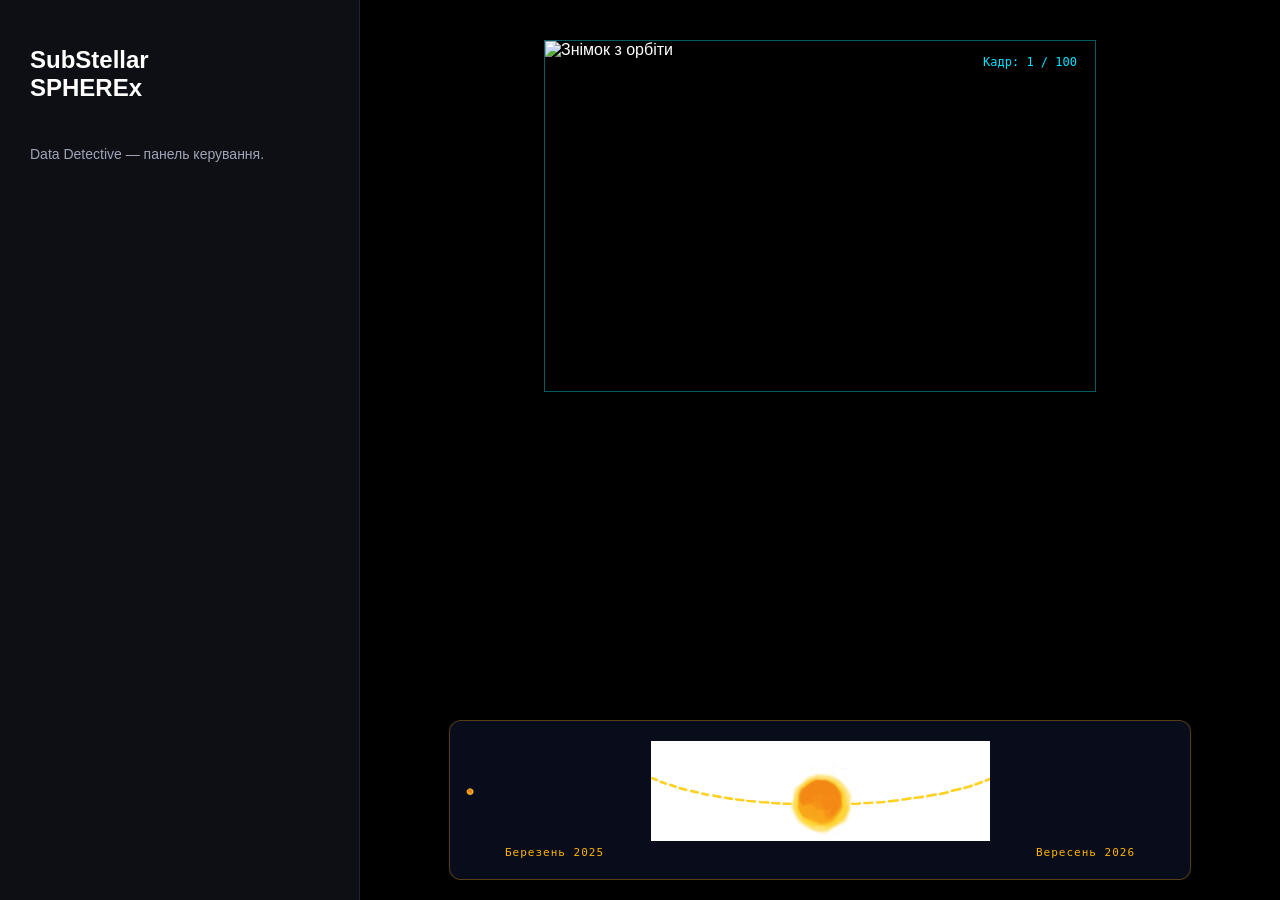
==== Анастейша/SPHEREX/index.html @ d8ea2eed "add" ====
<!DOCTYPE html>
<html lang="uk">
<head>
    <meta charset="UTF-8">
    <meta name="viewport" content="width=device-width, initial-scale=1.0">
    <title>SubStellar SPHEREx</title>
    
    <link rel="stylesheet" href="style.css">
</head>
<body>
    <div class="sidebar">
        <h1 class="logo">SubStellar 
            <span class="sub-word">SPHEREx</span>
        </h1>
        <div class="desc">Data Detective — панель керування.</div>
    </div>

    
<div class="viewport">
    <div class="sci-fi-crosshair" id="crosshair">
        <span class="line-top"></span>
        <span class="line-bottom"></span>
        <span class="line-left"></span>
        <span class="line-right"></span>
    </div>
    <div class="map-image-display">
        <img id="spaceImage" src="photos/frame_001.jpg" alt="Знімок з орбіти">
        <div class="image-counter">Кадр: <span id="frameNumber">1</span> / 100</div>
    </div>

    <!-- Таймлайн із твоїм малюнком орбіти на фоні -->
    <div class="orbital-timeline-bar">
        <div class="orbital-curve-track">
            <!-- Твоє намальоване сонечко як рухомий бігунок -->
            <div class="sun-orbit-thumb" id="sunThumb"></div>
            
            <!-- Невидимий повзунок для керування мишею -->
            <input type="range" id="solarRange" min="1" max="100" value="1" class="orbit-range-input">
        </div>
        
        <div class="timeline-labels">
            <span>Березень 2025</span>
            <span>Вересень 2026</span>
        </div>
    </div>
</div>

    <script src="script.js" defer></script>
</body>
</html>
---- Анастейша/SPHEREX/style.css ----
body {
    margin: 0;
    background-color: #000000;
    color: #FFFFFF;
    font-family: -apple-system, BlinkMacSystemFont, "Segoe UI", Roboto, Helvetica, Arial, sans-serif;
    display: flex;
    height: 100vh;
    overflow: hidden;
    user-select: none;
    -webkit-font-smoothing: antialiased;
}
.sidebar {
    width: 360px;
    background: rgba(18, 20, 29, 0.75);
    backdrop-filter: blur(12px);
    -webkit-backdrop-filter: blur(12px);
    padding: 30px;
    box-sizing: border-box;
    display: flex;
    flex-direction: column;
    gap: 25px;
    border-right: 1px solid rgba(51, 56, 77, 0.5);
    z-index: 10;
  
}
.logo {
    font-size: 24px;
    font-weight: 700;
    color: #FFFFFF;
}

.logo .sub-word {
    display: block;
}
.desc {
    font-size: 14px;
    color: #A0A5B5;
    line-height: 1.6;
    margin: 0;
}
/*закінчили тло, перейшли до курсора*/
.viewport {
    flex: 1;
    height: 100vh;
    background-color: #000000;
    position: relative;
    cursor: url('a_clean_isolated_product_style_i.png') 16 16, auto;
    overflow: hidden;
}
/* Контейнер прицілу */
.sci-fi-crosshair {
    position: absolute;
    width: 0;
    height: 0;
    pointer-events: none; /* Щоб приціл не заважав клікати по елементах */
    transform: translate(-50%, -50%);
    z-index: 100;
    display: none; /* Ховаємо за замовчуванням, поки миша не всередині */
}
.sci-fi-crosshair span {
    position: absolute;
    background-color: #00E5FF;
    box-shadow: 0 0 10px rgba(0, 229, 255, 0.8), 0 0 20px rgba(0, 229, 255, 0.4);
}
.line-top { width: 2px; height: 25px; top: -35px; left: -1px; }
.line-bottom { width: 2px; height: 25px; top: 10px; left: -1px; }
.line-left { width: 25px; height: 2px; top: -1px; left: -35px; }
.line-right { width: 25px; height: 2px; top: -1px; left: 10px; }

/*полная хуета*/
.orbital-timeline-bar {
    position: absolute;
    bottom: 20px;
    left: 50%;
    transform: translateX(-50%);
    width: 80%;
    max-width: 700px;
    background: rgba(10, 15, 30, 0.9);
    border: 1px solid rgba(255, 179, 0, 0.3);
    border-radius: 12px;
    padding: 20px;
    backdrop-filter: blur(8px);
    z-index: 50;
    display: flex;
    flex-direction: column;
    align-items: center;
}

/* Трек із твоїм малюнком пунктирної лінії */
.orbital-curve-track {
    position: relative;
    width: 100%;
    height: 100px;
    background-image: url('Untitled139_20261113225619.png'); /* Твій малюнок орбіти */
    background-size: contain;
    background-repeat: no-repeat;
    background-position: center;
}

/* Твоє намальоване сонечко у якості рухомого бігунка */
.sun-orbit-thumb {
    position: absolute;
    top: 50%;
    left: 0%; 
    transform: translate(-50%, -50%);
    width: 40px;  /* Задай розмір під своє сонечко */
    height: 40px;
    background-image: url('Glowing Painterly Sun Orb.png'); /* Окремо вирізане твоє сонечко */
    background-size: contain;
    background-repeat: no-repeat;
    background-position: center;
    pointer-events: none;
    transition: transform 0.05s ease;
    z-index: 5;
}

/* Невидимий повзунок поверх малюнка */
.orbit-range-input {
    position: absolute;
    top: 30%;
    left: 5%;
    width: 90%;
    height: 40px;
    opacity: 0;
    cursor: pointer;
    z-index: 10;
}

.timeline-labels {
    width: 90%;
    display: flex;
    justify-content: space-between;
    margin-top: 5px;
    font-size: 11px;
    color: #FFB300;
    font-family: monospace;
    letter-spacing: 1px;
}

/* Відображення фотографії мапи */
.map-image-display {
    position: absolute;
    top: 40px;
    left: 50%;
    transform: translateX(-50%);
    width: 550px;
    height: 350px;
    border: 1px solid rgba(0, 229, 255, 0.4);
    background: #000;
    overflow: hidden;
}

.map-image-display img {
    width: 100%;
    height: 100%;
    object-fit: cover;
}

.image-counter {
    position: absolute;
    top: 10px;
    right: 10px;
    background: rgba(0, 0, 0, 0.7);
    color: #00E5FF;
    padding: 4px 8px;
    font-family: monospace;
    font-size: 12px;
    border-radius: 4px;
}
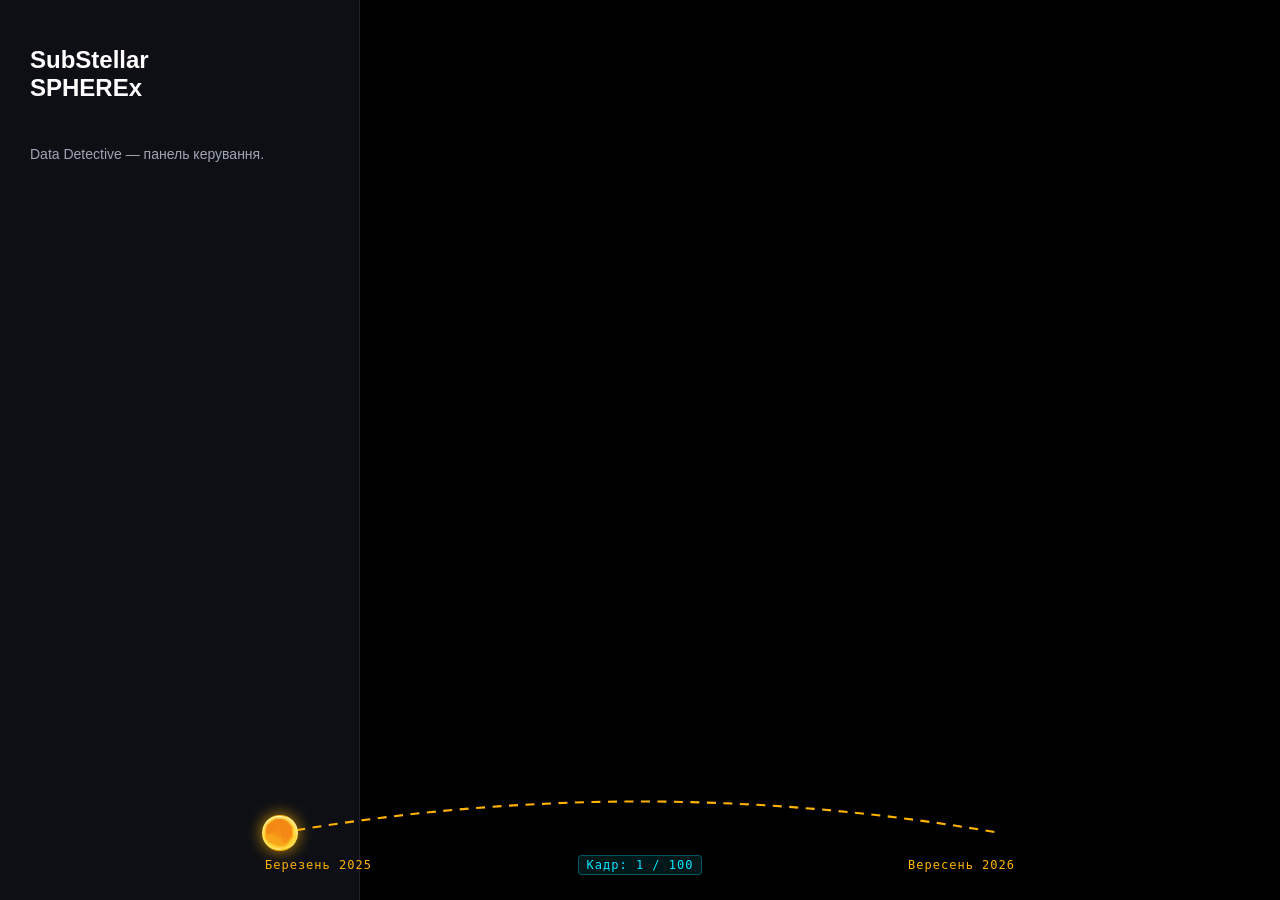
==== commit ae014448: "new" ====
--- a/Анастейша/SPHEREX/index.html
+++ b/Анастейша/SPHEREX/index.html
@@ -23,27 +23,36 @@
         <span class="line-left"></span>
         <span class="line-right"></span>
     </div>
-    <div class="map-image-display">
-        <img id="spaceImage" src="photos/frame_001.jpg" alt="Знімок з орбіти">
-        <div class="image-counter">Кадр: <span id="frameNumber">1</span> / 100</div>
-    </div>
+    
+    <!-- Панель таймлайну з CSS-орбітою -->
+ <div class="orbital-timeline-bar">
+  
+  <!-- Контейнер, у якому лежать лінія, сонечко та повзунок -->
+  <div class="orbit-track-container">
+    
+    <!-- SVG з пунктирною дугою -->
+    <svg class="orbital-svg" viewBox="0 0 1000 100" preserveAspectRatio="none">
+      <path id="orbit-path" d="M 20,90 Q 500,0 980,90" fill="transparent" stroke="#FFB300" stroke-width="3" stroke-dasharray="12, 10" />
+    </svg>
 
-    <!-- Таймлайн із твоїм малюнком орбіти на фоні -->
-    <div class="orbital-timeline-bar">
-        <div class="orbital-curve-track">
-            <!-- Твоє намальоване сонечко як рухомий бігунок -->
-            <div class="sun-orbit-thumb" id="sunThumb"></div>
-            
-            <!-- Невидимий повзунок для керування мишею -->
-            <input type="range" id="solarRange" min="1" max="100" value="1" class="orbit-range-input">
-        </div>
-        
-        <div class="timeline-labels">
-            <span>Березень 2025</span>
-            <span>Вересень 2026</span>
-        </div>
-    </div>
+    <!-- Твоє намальоване сонечко -->
+    <div class="sun-orbit-thumb" id="sun-thumb"></div>
+
+    <!-- Невидимий повзунок для керування -->
+    <input type="range" min="1" max="100" value="1" class="orbit-range-input" id="orbit-slider">
+    
+  </div>
+
+  <!-- Підписи дат і лічильник кадрів -->
+  <div class="timeline-labels">
+    <span>Березень 2025</span>
+    <span class="frame-indicator" id="frame-counter">Кадр: 1 / 100</span>
+    <span>Вересень 2026</span>
+  </div>
+  
 </div>
+</div>
+
 
     <script src="script.js" defer></script>
 </body>
--- a/Анастейша/SPHEREX/style.css
+++ b/Анастейша/SPHEREX/style.css
@@ -38,132 +38,88 @@
     line-height: 1.6;
     margin: 0;
 }
-/*закінчили тло, перейшли до курсора*/
-.viewport {
-    flex: 1;
-    height: 100vh;
-    background-color: #000000;
-    position: relative;
-    cursor: url('a_clean_isolated_product_style_i.png') 16 16, auto;
-    overflow: hidden;
-}
-/* Контейнер прицілу */
-.sci-fi-crosshair {
-    position: absolute;
-    width: 0;
-    height: 0;
-    pointer-events: none; /* Щоб приціл не заважав клікати по елементах */
-    transform: translate(-50%, -50%);
-    z-index: 100;
-    display: none; /* Ховаємо за замовчуванням, поки миша не всередині */
-}
-.sci-fi-crosshair span {
-    position: absolute;
-    background-color: #00E5FF;
-    box-shadow: 0 0 10px rgba(0, 229, 255, 0.8), 0 0 20px rgba(0, 229, 255, 0.4);
-}
-.line-top { width: 2px; height: 25px; top: -35px; left: -1px; }
-.line-bottom { width: 2px; height: 25px; top: 10px; left: -1px; }
-.line-left { width: 25px; height: 2px; top: -1px; left: -35px; }
-.line-right { width: 25px; height: 2px; top: -1px; left: 10px; }
 
-/*полная хуета*/
+/*потужна таймлайн*/
+
 .orbital-timeline-bar {
     position: absolute;
-    bottom: 20px;
+    bottom: 25px;
     left: 50%;
     transform: translateX(-50%);
-    width: 80%;
-    max-width: 700px;
-    background: rgba(10, 15, 30, 0.9);
-    border: 1px solid rgba(255, 179, 0, 0.3);
-    border-radius: 12px;
-    padding: 20px;
-    backdrop-filter: blur(8px);
+    width: 85%;
+    max-width: 750px;
+    background: transparent; /* Прибираємо темний фон */
+    border: none;             /* Прибираємо рамку */
+    box-shadow: none;         /* Прибираємо тіні вікна */
+    padding: 0;
     z-index: 50;
-    display: flex;
-    flex-direction: column;
-    align-items: center;
 }
 
-/* Трек із твоїм малюнком пунктирної лінії */
-.orbital-curve-track {
+/* Обгортка для орбіти, відносно якої все позиціонується */
+.orbit-track-container {
     position: relative;
     width: 100%;
-    height: 100px;
-    background-image: url('Untitled139_20261113225619.png'); /* Твій малюнок орбіти */
+    height: 70px;
+}
+
+/* SVG розтягується на всю ширину і висоту контейнера */
+.orbital-svg {
+    width: 100%;
+    height: 100%;
+    overflow: visible;
+}
+
+/* Твоє сонечко */
+.sun-orbit-thumb {
+    position: absolute;
+    top: 0;
+    left: 0;
+    /* transform посуває центр картинки точно в розраховані координати */
+    transform: translate(-50%, -50%); 
+    width: 36px;
+    height: 36px;
+    background-image: url('sun_original_60x60.png');
+    background-color: #FFB300; /* Тимчасова заглушка, якщо картинка не завантажиться */
+    border-radius: 50%;
     background-size: contain;
     background-repeat: no-repeat;
     background-position: center;
+    pointer-events: none; /* Щоб кліки проходили крізь сонечко на повзунок */
+    z-index: 5;
+    filter: drop-shadow(0 0 8px rgba(255, 179, 0, 0.8));
+    /* Прибрано transition, щоб рух мишею був миттєвим та плавним */
 }
 
-/* Твоє намальоване сонечко у якості рухомого бігунка */
-.sun-orbit-thumb {
-    position: absolute;
-    top: 50%;
-    left: 0%; 
-    transform: translate(-50%, -50%);
-    width: 40px;  /* Задай розмір під своє сонечко */
-    height: 40px;
-    background-image: url('Glowing Painterly Sun Orb.png'); /* Окремо вирізане твоє сонечко */
-    background-size: contain;
-    background-repeat: no-repeat;
-    background-position: center;
-    pointer-events: none;
-    transition: transform 0.05s ease;
-    z-index: 5;
-}
-
-/* Невидимий повзунок поверх малюнка */
+/* Невидимий повзунок поверх усього */
 .orbit-range-input {
     position: absolute;
-    top: 30%;
-    left: 5%;
-    width: 90%;
-    height: 40px;
-    opacity: 0;
+    top: 0;
+    left: 0;
+    width: 100%;
+    height: 100%;
+    opacity: 0; /* Робимо невидимим */
     cursor: pointer;
     z-index: 10;
 }
 
+/* Підписи */
 .timeline-labels {
-    width: 90%;
+    width: 100%;
+    margin-top: 15px;
     display: flex;
     justify-content: space-between;
-    margin-top: 5px;
-    font-size: 11px;
+    align-items: center;
+    font-size: 12px;
     color: #FFB300;
     font-family: monospace;
     letter-spacing: 1px;
 }
 
-/* Відображення фотографії мапи */
-.map-image-display {
-    position: absolute;
-    top: 40px;
-    left: 50%;
-    transform: translateX(-50%);
-    width: 550px;
-    height: 350px;
-    border: 1px solid rgba(0, 229, 255, 0.4);
-    background: #000;
-    overflow: hidden;
+.frame-indicator {
+    color: #00E5FF;
+    background: rgba(0, 229, 255, 0.1);
+    padding: 2px 8px;
+    border-radius: 4px;
+    border: 1px solid rgba(0, 229, 255, 0.3);
 }
 
-.map-image-display img {
-    width: 100%;
-    height: 100%;
-    object-fit: cover;
-}
-
-.image-counter {
-    position: absolute;
-    top: 10px;
-    right: 10px;
-    background: rgba(0, 0, 0, 0.7);
-    color: #00E5FF;
-    padding: 4px 8px;
-    font-family: monospace;
-    font-size: 12px;
-    border-radius: 4px;
-}
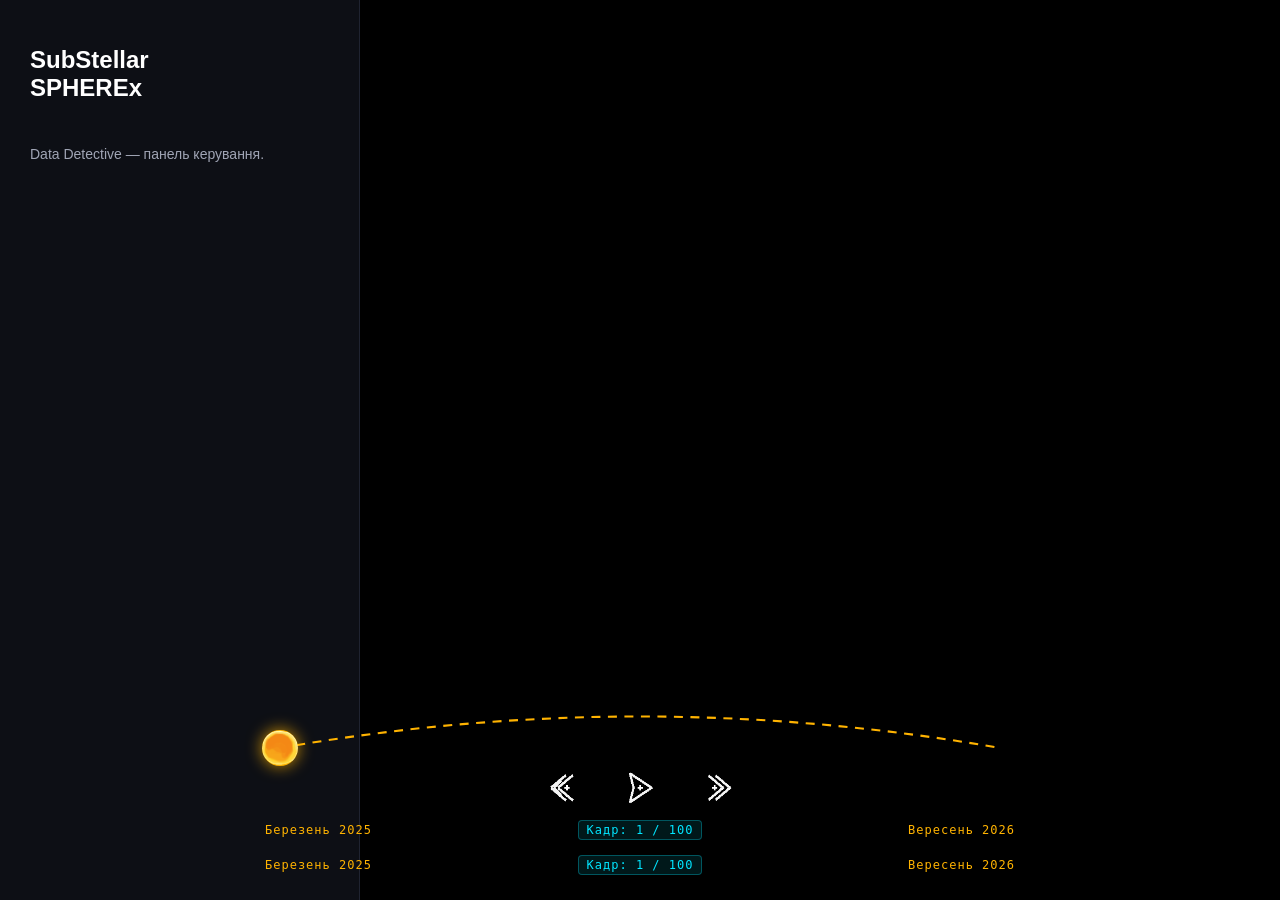
==== commit 71a07961: "arrows" ====
--- a/Анастейша/SPHEREX/index.html
+++ b/Анастейша/SPHEREX/index.html
@@ -42,6 +42,29 @@
     <input type="range" min="1" max="100" value="1" class="orbit-range-input" id="orbit-slider">
     
   </div>
+  
+<div class="playback-controls">
+        <button class="control-btn" id="btn-rewind">
+            <img src="left_arrow.png" alt="Назад">
+        </button>
+        
+        <button class="control-btn" id="btn-play-pause">
+            <!-- По умолчанию показываем кнопку play -->
+            <img src="play.png" alt="Плей/Пауза" id="play-pause-img">
+        </button>
+        
+        <button class="control-btn" id="btn-forward">
+            <img src="right_arrow.png" alt="Вперед">
+        </button>
+    </div>
+    <!-- ========================================= -->
+
+    <!-- Підписи дат і лічильник кадрів -->
+    <div class="timeline-labels">
+        <span>Березень 2025</span>
+        <span class="frame-indicator" id="frame-counter">Кадр: 1 / 100</span>
+        <span>Вересень 2026</span>
+    </div>
 
   <!-- Підписи дат і лічильник кадрів -->
   <div class="timeline-labels">
--- a/Анастейша/SPHEREX/style.css
+++ b/Анастейша/SPHEREX/style.css
@@ -8,7 +8,11 @@
     overflow: hidden;
     user-select: none;
     -webkit-font-smoothing: antialiased;
+    
+    /* ДОДАНО: Твій кастомний курсор для всієї сторінки */
+    cursor: url('cursor.png') 0 0, auto;
 }
+
 .sidebar {
     width: 360px;
     background: rgba(18, 20, 29, 0.75);
@@ -21,8 +25,8 @@
     gap: 25px;
     border-right: 1px solid rgba(51, 56, 77, 0.5);
     z-index: 10;
-  
 }
+
 .logo {
     font-size: 24px;
     font-weight: 700;
@@ -32,6 +36,7 @@
 .logo .sub-word {
     display: block;
 }
+
 .desc {
     font-size: 14px;
     color: #A0A5B5;
@@ -39,7 +44,7 @@
     margin: 0;
 }
 
-/*потужна таймлайн*/
+/* потужна таймлайн */
 
 .orbital-timeline-bar {
     position: absolute;
@@ -49,8 +54,8 @@
     width: 85%;
     max-width: 750px;
     background: transparent; /* Прибираємо темний фон */
-    border: none;             /* Прибираємо рамку */
-    box-shadow: none;         /* Прибираємо тіні вікна */
+    border: none;            /* Прибираємо рамку */
+    box-shadow: none;        /* Прибираємо тіні вікна */
     padding: 0;
     z-index: 50;
 }
@@ -98,8 +103,10 @@
     width: 100%;
     height: 100%;
     opacity: 0; /* Робимо невидимим */
-    cursor: pointer;
     z-index: 10;
+    
+    /* ЗМІНЕНО: Примусово зберігаємо наш космічний курсор при наведенні на повзунок */
+    cursor: url('cursor.png') 0 0, pointer !important;
 }
 
 /* Підписи */
@@ -122,4 +129,47 @@
     border-radius: 4px;
     border: 1px solid rgba(0, 229, 255, 0.3);
 }
+/* ========================================= */
+/* Стили для кнопок управления плеером       */
+/* ========================================= */
+.playback-controls {
+    display: flex;
+    justify-content: center; /* Центрируем кнопки по горизонтали */
+    align-items: center;     /* Выравниваем по вертикали */
+    gap: 40px;               /* Расстояние между кнопками */
+    margin-top: 15px;        /* Отступ от дуги сверху */
+    margin-bottom: 5px;
+    z-index: 20;             /* Чтобы кнопки были поверх других слоев */
+    position: relative;
+}
 
+.control-btn {
+    background: transparent;
+    border: none;
+    outline: none;
+    padding: 0;
+    /* Применяем твой курсор на кнопки */
+    cursor: url('изображение_2026-11-14_132931772.png') 0 0, pointer !important;
+    transition: transform 0.2s ease, filter 0.2s ease;
+    display: flex;
+    justify-content: center;
+    align-items: center;
+}
+
+/* Эффект увеличения и свечения при наведении */
+.control-btn:hover {
+    transform: scale(1.15);
+    filter: drop-shadow(0 0 10px rgba(0, 229, 255, 0.8)); /* Голубое свечение */
+}
+
+/* Эффект "нажатия" */
+.control-btn:active {
+    transform: scale(0.95);
+}
+
+/* Настройки размера самих иконок */
+.control-btn img {
+    height: 35px; /* Задай нужный размер иконок */
+    width: auto;
+    object-fit: contain;
+}
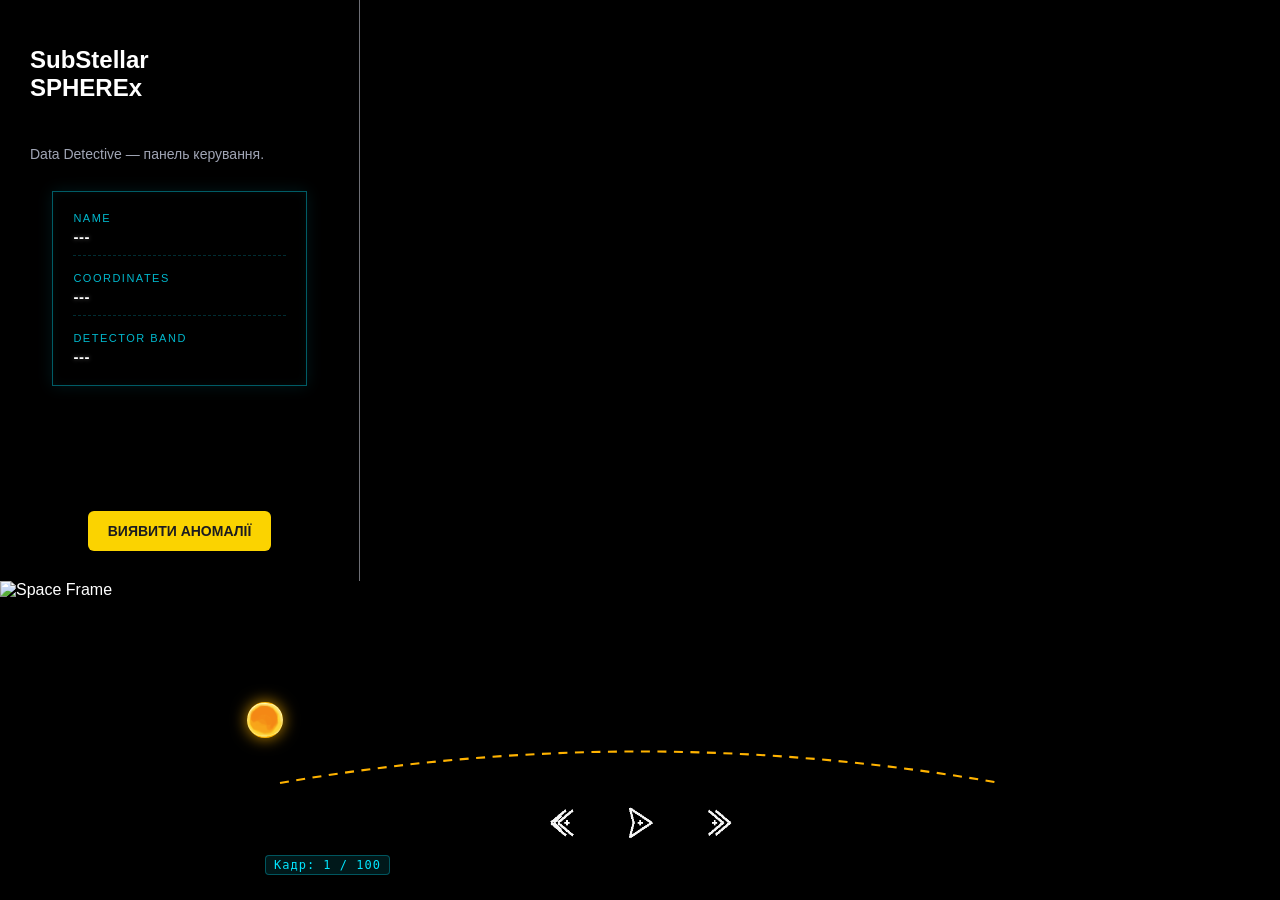
==== commit 8ec36b23: "Dont open!" ====
--- a/Анастейша/SPHEREX/index.html
+++ b/Анастейша/SPHEREX/index.html
@@ -8,74 +8,84 @@
     <link rel="stylesheet" href="style.css">
 </head>
 <body>
-    <div class="sidebar">
-        <h1 class="logo">SubStellar 
-            <span class="sub-word">SPHEREx</span>
-        </h1>
-        <div class="desc">Data Detective — панель керування.</div>
+    <!-- Основна логіка почалась -->
+    <div class="app-container">
+    
+        <!-- САЙДБАР (Спочатку на весь екран, потім з'їжджає вліво) -->
+        <div class="sidebar expanded" id="sidebar">
+            <h1 class="logo">SubStellar <span class="sub-word">SPHEREx</span></h1>
+            <div class="desc">Data Detective — панель керування.</div>
+        
+            <!-- Рамка з даними -->
+            <div class="sidebar-info-frame" id="info-frame">
+                <div class="frame-data-row">
+                    <span class="frame-label">Name</span>
+                    <span class="frame-value" id="val-name">---</span>
+                </div>
+                <div class="frame-data-row">
+                    <span class="frame-label">Coordinates</span>
+                    <span class="frame-value" id="val-coords">---</span>
+                </div>
+                <div class="frame-data-row">
+                    <span class="frame-label">Detector Band</span>
+                    <span class="frame-value" id="val-band">---</span>
+                </div>
+            </div>
+
+            <div class="detection-container">
+                <div class="space-loader" id="space-loader">
+                    <div class="orbit-tail"></div>
+                    <div class="orbiting-star"></div>
+                </div>
+                <button class="detect-btn" id="detect-btn">ВИЯВИТИ АНОМАЛІЇ</button>
+            </div>
+        </div>
+
+        <!-- ГОЛОВНА РОБОЧА ЗОНА -->
+        <div class="main-viewport hidden" id="main-viewport">
+        
+            <!-- Контейнер для фото з бекенду -->
+            <div class="image-display-area">
+                <img src="placeholder.jpg" alt="Space Frame" class="backend-frame-img" id="current-frame-img">
+            
+                <div class="sci-fi-crosshair" id="crosshair">
+                    <span class="line-top"></span><span class="line-bottom"></span>
+                    <span class="line-left"></span><span class="line-right"></span>
+                </div>
+            </div>
+
+            <!-- Таймлайн під фотографією -->
+            <div class="orbital-timeline-bar">
+                <div class="orbit-track-container">
+                    <!-- SVG з пунктирною дугою -->
+                    <svg class="orbital-svg" viewBox="0 0 1000 100" preserveAspectRatio="none">
+                        <path id="orbit-path" d="M 20,90 Q 500,0 980,90" fill="transparent" stroke="#FFB300" stroke-width="3" stroke-dasharray="12, 10" />
+                    </svg>
+
+                    <!-- Сонечко та повзунок -->
+                    <div class="sun-orbit-thumb" id="sun-thumb"></div>
+                    <input type="range" min="1" max="100" step="any" value="1" class="orbit-range-input" id="orbit-slider">
+                </div>
+
+                <div class="playback-controls">
+                    <button class="control-btn" id="btn-rewind">
+                        <img src="left_arrow.png" alt="Назад">
+                    </button>
+                    <button class="control-btn" id="btn-play-pause">
+                        <img src="play.png" alt="Плей/Пауза" id="play-pause-img">
+                    </button>
+                    <button class="control-btn" id="btn-forward">
+                        <img src="right_arrow.png" alt="Вперед">
+                    </button>
+                </div>
+                
+                <div class="timeline-labels">
+                    <span class="frame-indicator" id="frame-counter">Кадр: 1 / 100</span>
+                </div>
+            </div>
+        </div>
     </div>
-
-    
-<div class="viewport">
-    <div class="sci-fi-crosshair" id="crosshair">
-        <span class="line-top"></span>
-        <span class="line-bottom"></span>
-        <span class="line-left"></span>
-        <span class="line-right"></span>
-    </div>
-    
-    <!-- Панель таймлайну з CSS-орбітою -->
- <div class="orbital-timeline-bar">
-  
-  <!-- Контейнер, у якому лежать лінія, сонечко та повзунок -->
-  <div class="orbit-track-container">
-    
-    <!-- SVG з пунктирною дугою -->
-    <svg class="orbital-svg" viewBox="0 0 1000 100" preserveAspectRatio="none">
-      <path id="orbit-path" d="M 20,90 Q 500,0 980,90" fill="transparent" stroke="#FFB300" stroke-width="3" stroke-dasharray="12, 10" />
-    </svg>
-
-    <!-- Твоє намальоване сонечко -->
-    <div class="sun-orbit-thumb" id="sun-thumb"></div>
-
-    <!-- Невидимий повзунок для керування -->
-    <input type="range" min="1" max="100" value="1" class="orbit-range-input" id="orbit-slider">
-    
-  </div>
-  
-<div class="playback-controls">
-        <button class="control-btn" id="btn-rewind">
-            <img src="left_arrow.png" alt="Назад">
-        </button>
-        
-        <button class="control-btn" id="btn-play-pause">
-            <!-- По умолчанию показываем кнопку play -->
-            <img src="play.png" alt="Плей/Пауза" id="play-pause-img">
-        </button>
-        
-        <button class="control-btn" id="btn-forward">
-            <img src="right_arrow.png" alt="Вперед">
-        </button>
-    </div>
-    <!-- ========================================= -->
-
-    <!-- Підписи дат і лічильник кадрів -->
-    <div class="timeline-labels">
-        <span>Березень 2025</span>
-        <span class="frame-indicator" id="frame-counter">Кадр: 1 / 100</span>
-        <span>Вересень 2026</span>
-    </div>
-
-  <!-- Підписи дат і лічильник кадрів -->
-  <div class="timeline-labels">
-    <span>Березень 2025</span>
-    <span class="frame-indicator" id="frame-counter">Кадр: 1 / 100</span>
-    <span>Вересень 2026</span>
-  </div>
-  
-</div>
-</div>
-
+    <!-- Основна логіка закінчилась -->
 
     <script src="script.js" defer></script>
 </body>
--- a/Анастейша/SPHEREX/style.css
+++ b/Анастейша/SPHEREX/style.css
@@ -8,14 +8,12 @@
     overflow: hidden;
     user-select: none;
     -webkit-font-smoothing: antialiased;
-    
-    /* ДОДАНО: Твій кастомний курсор для всієї сторінки */
-    cursor: url('cursor.png') 0 0, auto;
-}
-
+
+     cursor: url('cursor.png') 0 0, auto;
+}
 .sidebar {
     width: 360px;
-    background: rgba(18, 20, 29, 0.75);
+    background: rgba(0, 0, 0, 0.75);
     backdrop-filter: blur(12px);
     -webkit-backdrop-filter: blur(12px);
     padding: 30px;
@@ -23,10 +21,10 @@
     display: flex;
     flex-direction: column;
     gap: 25px;
-    border-right: 1px solid rgba(51, 56, 77, 0.5);
+    border-right: 1px solid rgba(219, 222, 236, 0.5);
     z-index: 10;
-}
-
+  
+}
 .logo {
     font-size: 24px;
     font-weight: 700;
@@ -36,7 +34,6 @@
 .logo .sub-word {
     display: block;
 }
-
 .desc {
     font-size: 14px;
     color: #A0A5B5;
@@ -44,7 +41,7 @@
     margin: 0;
 }
 
-/* потужна таймлайн */
+/*потужна таймлайн*/
 
 .orbital-timeline-bar {
     position: absolute;
@@ -54,8 +51,8 @@
     width: 85%;
     max-width: 750px;
     background: transparent; /* Прибираємо темний фон */
-    border: none;            /* Прибираємо рамку */
-    box-shadow: none;        /* Прибираємо тіні вікна */
+    border: none;             /* Прибираємо рамку */
+    box-shadow: none;         /* Прибираємо тіні вікна */
     padding: 0;
     z-index: 50;
 }
@@ -103,8 +100,9 @@
     width: 100%;
     height: 100%;
     opacity: 0; /* Робимо невидимим */
+    cursor: pointer;
     z-index: 10;
-    
+
     /* ЗМІНЕНО: Примусово зберігаємо наш космічний курсор при наведенні на повзунок */
     cursor: url('cursor.png') 0 0, pointer !important;
 }
@@ -129,6 +127,158 @@
     border-radius: 4px;
     border: 1px solid rgba(0, 229, 255, 0.3);
 }
+
+.detection-container {
+  position: relative;
+  display: inline-flex;
+  flex-direction: column;
+  align-items: center;
+  margin-top: 100px;
+}
+
+.detect-btn {
+  background-color: #fbd300; 
+  color: #1c1c20; 
+  font-family: Arial, sans-serif;
+  font-weight: 800;
+  font-size: 14px;
+  border: none;
+  border-radius: 6px;
+  padding: 12px 20px;
+  cursor: pointer;
+}
+
+/* Контейнер лоадера */
+.space-loader {
+  position: absolute;
+  bottom: 60px;
+  width: 70px; 
+  height: 70px;
+  display: none; 
+  justify-content: center;
+  align-items: center;
+}
+
+.space-loader.active {
+  display: flex;
+}
+
+/* НОВЕ: Лінія орбіти з ефектом розчинення */
+.orbit-tail {
+  position: absolute;
+  width: 100%;
+  height: 100%;
+  border-radius: 50%;
+  /* Сама лінія тепер трохи яскравіша */
+  border: 2px solid rgba(64, 224, 208, 0.9);
+  
+  /* МАГІЯ: Ця маска робить половину кола прозорою, а іншу половину плавно виводить у суцільну лінію */
+  -webkit-mask: conic-gradient(from 90deg, transparent 50%, black 100%);
+  mask: conic-gradient(from 90deg, transparent 50%, black 100%);
+  
+  /* Крутимо цей градієнт-маску з тією ж швидкістю, що й зірку */
+  animation: spin-tail 2s linear infinite;
+}
+
+/* Зірка (без змін) */
+.orbiting-star {
+  position: absolute;
+  width: 10px;
+  height: 10px;
+  background-color: #ffffff;
+  border-radius: 50%;
+  box-shadow: 
+    0 0 12px 4px rgba(255, 255, 255, 0.9),
+    0 0 25px 10px rgba(64, 224, 208, 0.6);
+  animation: orbit-spin 2s linear infinite;
+}
+
+/* Горизонтальний промінь (блік) */
+.orbiting-star::before {
+  content: '';
+  position: absolute;
+  top: 50%;
+  left: 50%;
+  width: 90px;
+  height: 2px;
+  background: radial-gradient(ellipse at center, rgba(255,255,255,1) 0%, rgba(255,255,255,0) 70%);
+  transform: translate(-50%, -50%);
+}
+
+/* Анімація маски-хвоста (просто крутиться навколо центру) */
+@keyframes spin-tail {
+  0% { transform: rotate(0deg); }
+  100% { transform: rotate(360deg); }
+}
+
+/* Анімація зірки (рухається по краю, тримаючи промінь горизонтально) */
+@keyframes orbit-spin {
+  0% { transform: rotate(0deg) translateX(35px) rotate(0deg); }
+  100% { transform: rotate(360deg) translateX(35px) rotate(-360deg); }
+}
+
+/*рамка доробити*/
+
+/* Основна рамка сайдбару */
+.sidebar-info-frame {
+  /* Зменшуємо ширину та центруємо по горизонталі сайдбару */
+  width: 85%; 
+  margin: 0 auto; 
+  box-sizing: border-box; /* Гарантує, що padding не розширюватиме блок */
+  
+  /* Прозорий фон (для чорного змініть на background: #000000;) */
+  background: transparent; 
+  
+  /* Ніжно-блакитна рамка */
+  border: 1px solid rgba(0, 229, 255, 0.4); 
+  
+  /* Загострені кути */
+  border-radius: 0; 
+  
+  padding: 20px;
+  
+  /* Легке блакитне світіння зовні та всередині */
+  box-shadow: 
+    0 0 15px rgba(0, 229, 255, 0.1), 
+    inset 0 0 10px rgba(0, 229, 255, 0.05);
+  
+  font-family: 'Arial', sans-serif;
+}
+
+/* Контейнер для кожного окремого поля */
+.frame-data-row {
+  display: flex;
+  flex-direction: column;
+  margin-bottom: 16px;
+  padding-bottom: 10px;
+  border-bottom: 1px dashed rgba(0, 229, 255, 0.2); /* Тонка пунктирна лінія-розділювач */
+}
+
+/* Останньому елементу прибираємо відступ і лінію знизу */
+.frame-data-row:last-child {
+  margin-bottom: 0;
+  padding-bottom: 0;
+  border-bottom: none;
+}
+
+/* Назви полів (Name, Coordinates, Detector Band) */
+.frame-label {
+  font-size: 11px;
+  color: rgba(0, 229, 255, 0.8); /* Ніжно-блакитний колір тексту */
+  text-transform: uppercase;
+  letter-spacing: 1.5px;
+  margin-bottom: 4px;
+}
+
+/* Значення полів */
+.frame-value {
+  font-size: 15px;
+  color: #ffffff; /* Білий колір для контрасту */
+  font-weight: 600;
+  letter-spacing: 0.5px;
+  text-shadow: 0 0 4px rgba(255, 255, 255, 0.4);
+}
+
 /* ========================================= */
 /* Стили для кнопок управления плеером       */
 /* ========================================= */
@@ -149,7 +299,7 @@
     outline: none;
     padding: 0;
     /* Применяем твой курсор на кнопки */
-    cursor: url('изображение_2026-11-14_132931772.png') 0 0, pointer !important;
+    cursor: url('cursor.png') 0 0, pointer !important;
     transition: transform 0.2s ease, filter 0.2s ease;
     display: flex;
     justify-content: center;
@@ -172,4 +322,4 @@
     height: 35px; /* Задай нужный размер иконок */
     width: auto;
     object-fit: contain;
-}+}
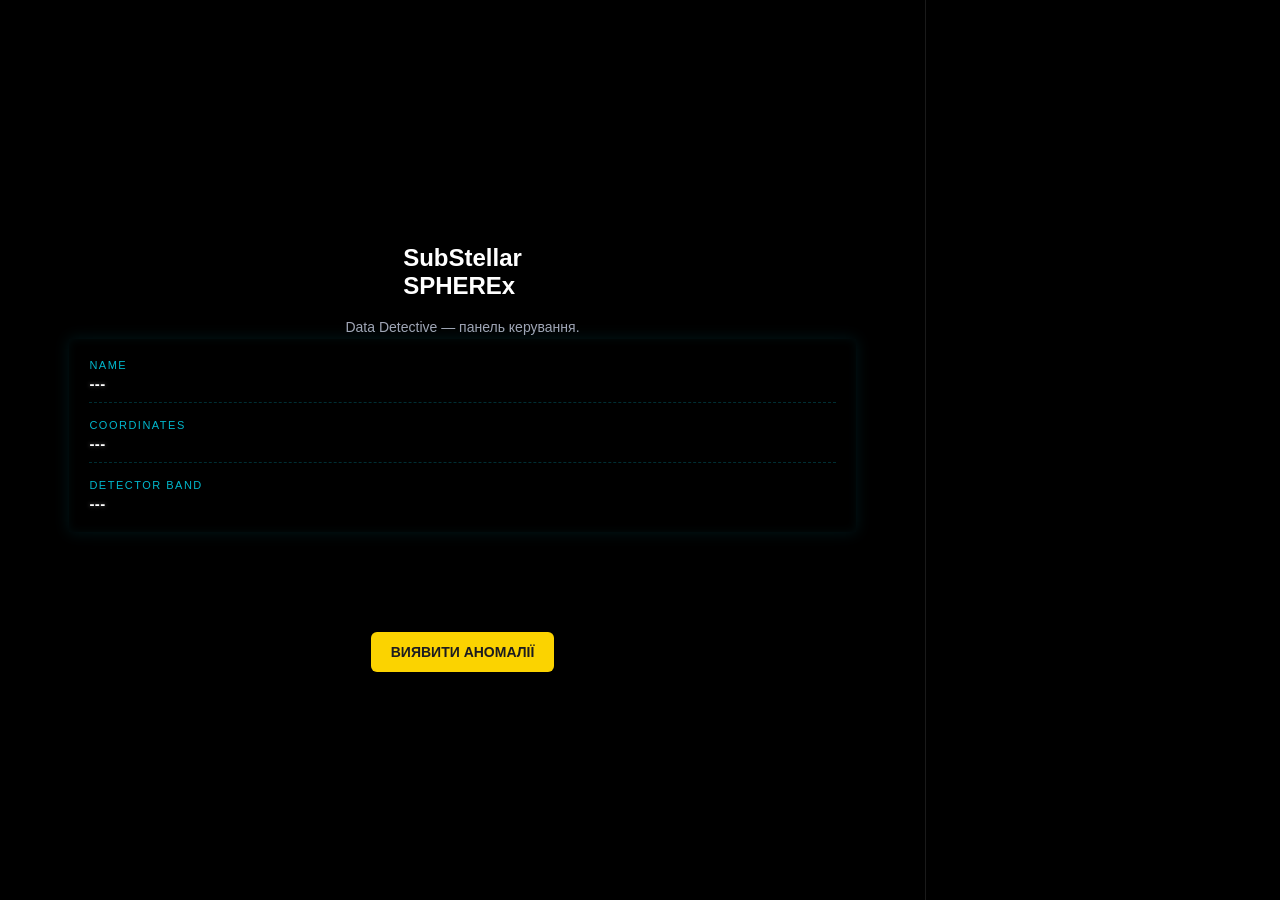
==== commit cdd1ac9a: "Allowed open" ====
--- a/Анастейша/SPHEREX/index.html
+++ b/Анастейша/SPHEREX/index.html
@@ -15,7 +15,7 @@
         <div class="sidebar expanded" id="sidebar">
             <h1 class="logo">SubStellar <span class="sub-word">SPHEREx</span></h1>
             <div class="desc">Data Detective — панель керування.</div>
-        
+            
             <!-- Рамка з даними -->
             <div class="sidebar-info-frame" id="info-frame">
                 <div class="frame-data-row">
--- a/Анастейша/SPHEREX/style.css
+++ b/Анастейша/SPHEREX/style.css
@@ -3,28 +3,62 @@
     background-color: #000000;
     color: #FFFFFF;
     font-family: -apple-system, BlinkMacSystemFont, "Segoe UI", Roboto, Helvetica, Arial, sans-serif;
-    display: flex;
+  
+    user-select: none;
+    -webkit-font-smoothing: antialiased;
+
+     cursor: url('cursor.png') 0 0, auto;
+}
+
+.app-container {
+    display: flex;
+    width: 100vw;
     height: 100vh;
     overflow: hidden;
-    user-select: none;
-    -webkit-font-smoothing: antialiased;
-
-     cursor: url('cursor.png') 0 0, auto;
-}
+    background-color: rgba(0, 0, 0, 0.75); /* Темний космічний фон */
+}
+
 .sidebar {
-    width: 360px;
+    display: flex;
+    flex-direction: column;
+    align-items: center;
+    justify-content: center;
     background: rgba(0, 0, 0, 0.75);
-    backdrop-filter: blur(12px);
-    -webkit-backdrop-filter: blur(12px);
-    padding: 30px;
-    box-sizing: border-box;
+    border-right: 1px solid rgba(255, 255, 255, 0.1);
+    transition: all 0.8s cubic-bezier(0.25, 1, 0.5, 1);
+    height: 100vh;
+}
+
+/* Стан: на весь екран */
+.sidebar.expanded {
+    width: 100%;
+}
+
+/* Стан: від'їхав вліво */
+.sidebar.collapsed {
+    width: 350px;
+    justify-content: flex-start;
+    padding-top: 40px;
+}
+
+/* Новий в'юпорт (робоча зона) */
+.main-viewport {
+    flex: 1; /* Займає весь вільний простір справа від сайдбару */
     display: flex;
     flex-direction: column;
-    gap: 25px;
-    border-right: 1px solid rgba(219, 222, 236, 0.5);
-    z-index: 10;
-  
-}
+    align-items: center;
+    justify-content: center;
+    transition: opacity 1s ease 0.5s; /* Плавна поява з затримкою */
+}
+
+/* Стан: прихований */
+.main-viewport.hidden {
+    opacity: 0;
+    pointer-events: none;
+    flex: 0;
+}
+  
+
 .logo {
     font-size: 24px;
     font-weight: 700;
@@ -41,20 +75,48 @@
     margin: 0;
 }
 
+/* Контейнер для фотографії */
+.image-display-area {
+    position: relative; /* Дуже важливо, щоб приціл не вилітав за межі */
+    width: 352px;
+    height: 352px;
+    border: 1px solid rgba(0, 229, 255, 0.4);
+    box-shadow: 0 0 20px rgba(0, 229, 255, 0.15);
+    margin-bottom: 40px; /* Відступ вниз до таймлайну */
+    background: #000;
+}
+
+.backend-frame-img {
+    width: 100%;
+    height: 100%;
+    object-fit: cover;
+}
+
+/* Оновлюємо ваш приціл */
+.sci-fi-crosshair {
+    position: absolute;
+    top: 50%;
+    left: 50%;
+    transform: translate(-50%, -50%); /* Точно по центру фотографії */
+    /* ... інші ваші старі стилі прицілу (лінії, кольори) залишаються без змін ... */
+}
 /*потужна таймлайн*/
 
 .orbital-timeline-bar {
-    position: absolute;
-    bottom: 25px;
-    left: 50%;
-    transform: translateX(-50%);
-    width: 85%;
-    max-width: 750px;
-    background: transparent; /* Прибираємо темний фон */
-    border: none;             /* Прибираємо рамку */
-    box-shadow: none;         /* Прибираємо тіні вікна */
-    padding: 0;
-    z-index: 50;
+    position: relative; /* ЗМІНЕНО З absolute */
+    bottom: auto;       /* Прибираємо прив'язку до низу */
+    left: auto;         /* Прибираємо прив'язку до лівого краю */
+    transform: none;    /* Прибираємо translateX */
+    
+    width: 100%;
+    max-width: 600px;   /* Можете налаштувати ширину під себе */
+    
+    background: rgba(0, 0, 0, 0.75);
+    border: 1px solid rgba(0, 0, 0, 0.75);
+    border-radius: 14px;
+    padding: 18px 25px;
+    backdrop-filter: blur(8px);
+    box-shadow: 0 0 20px rgba(0, 0, 0, 0.8), inset 0 0 15px rgba(0, 0, 0, 0.75);
 }
 
 /* Обгортка для орбіти, відносно якої все позиціонується */
@@ -122,7 +184,7 @@
 
 .frame-indicator {
     color: #00E5FF;
-    background: rgba(0, 229, 255, 0.1);
+    background: rgba(0, 0, 0, 0.75);
     padding: 2px 8px;
     border-radius: 4px;
     border: 1px solid rgba(0, 229, 255, 0.3);
@@ -229,8 +291,7 @@
   /* Прозорий фон (для чорного змініть на background: #000000;) */
   background: transparent; 
   
-  /* Ніжно-блакитна рамка */
-  border: 1px solid rgba(0, 229, 255, 0.4); 
+  
   
   /* Загострені кути */
   border-radius: 0; 
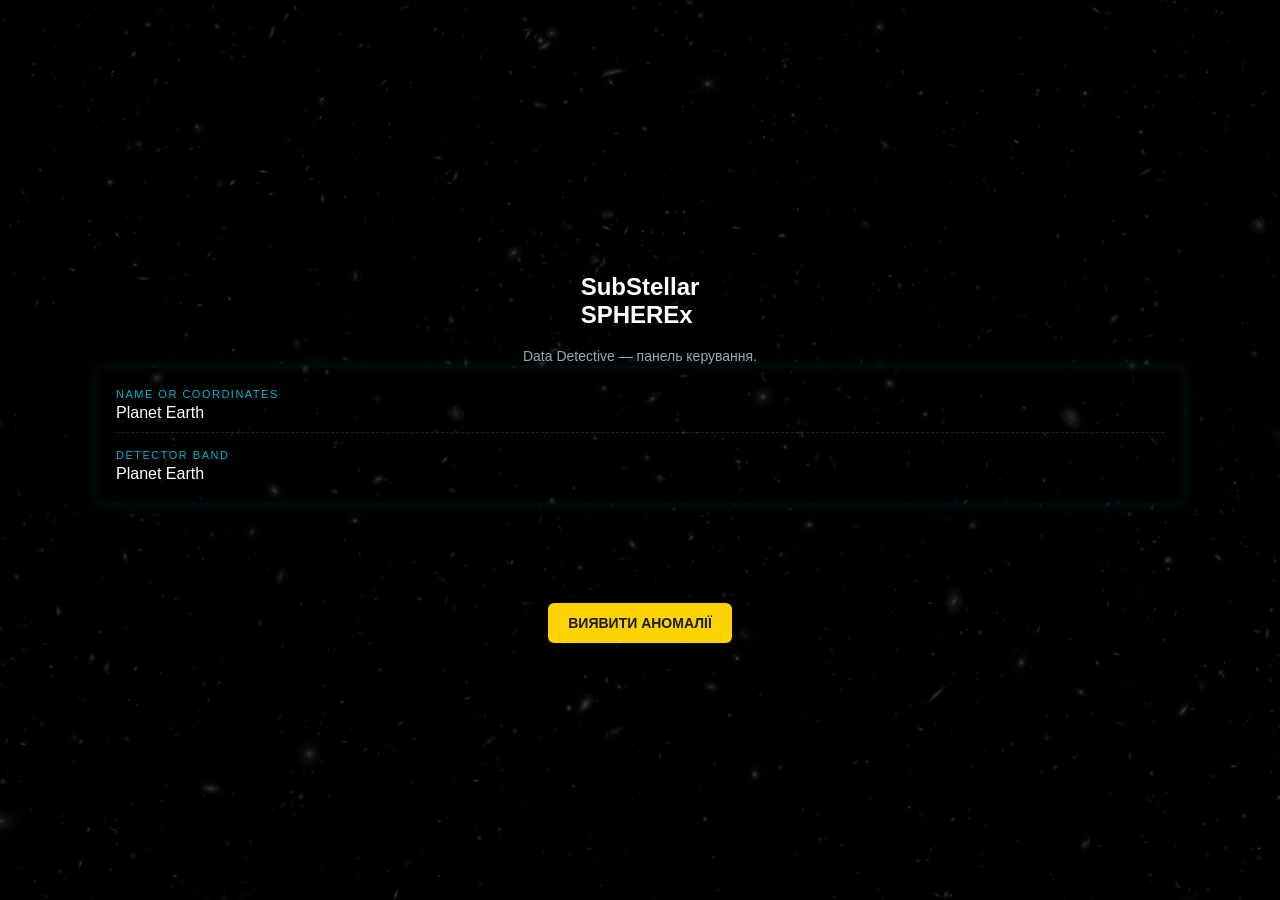
==== commit ddcd0b02: "Update ebat" ====
--- a/Анастейша/SPHEREX/index.html
+++ b/Анастейша/SPHEREX/index.html
@@ -16,19 +16,22 @@
             <h1 class="logo">SubStellar <span class="sub-word">SPHEREx</span></h1>
             <div class="desc">Data Detective — панель керування.</div>
             
+            <button class="forward-action-btn hidden" id="btn-go-forward">
+                <img src="back right.png" alt="Forward">
+            </button>
+            
             <!-- Рамка з даними -->
             <div class="sidebar-info-frame" id="info-frame">
+
+                  <!-- Об'єднаний рядок для назви АБО координат -->
                 <div class="frame-data-row">
-                    <span class="frame-label">Name</span>
-                    <span class="frame-value" id="val-name">---</span>
+                    <span class="frame-label">NAME OR COORDINATES</span>
+                    <span class="frame-value" id="val-target" contenteditable="true" spellcheck="false">Planet Earth</span>
                 </div>
+
                 <div class="frame-data-row">
-                    <span class="frame-label">Coordinates</span>
-                    <span class="frame-value" id="val-coords">---</span>
-                </div>
-                <div class="frame-data-row">
-                    <span class="frame-label">Detector Band</span>
-                    <span class="frame-value" id="val-band">---</span>
+                        <span class="frame-label">Detector Band</span>
+                        <span class="frame-value" id="val-band" contenteditable="true" spellcheck="false">Planet Earth</span>
                 </div>
             </div>
 
@@ -43,7 +46,11 @@
 
         <!-- ГОЛОВНА РОБОЧА ЗОНА -->
         <div class="main-viewport hidden" id="main-viewport">
+            
         
+            <button class="back-action-btn" id="btn-go-back">
+                <img src="back.png" alt="Back">
+            </button>
             <!-- Контейнер для фото з бекенду -->
             <div class="image-display-area">
                 <img src="placeholder.jpg" alt="Space Frame" class="backend-frame-img" id="current-frame-img">
--- a/Анастейша/SPHEREX/style.css
+++ b/Анастейша/SPHEREX/style.css
@@ -15,30 +15,41 @@
     width: 100vw;
     height: 100vh;
     overflow: hidden;
-    background-color: rgba(0, 0, 0, 0.75); /* Темний космічний фон */
-}
-
+    background-color: rgba(0, 0, 0, 0.75); 
+    
+    background-image: url('-2147483648_-216231.jpg'); 
+    background-size: cover; 
+    background-position: center; 
+    background-repeat: no-repeat; 
+}
+
+/* Базовий стиль сайдбару */
 .sidebar {
     display: flex;
     flex-direction: column;
     align-items: center;
     justify-content: center;
     background: rgba(0, 0, 0, 0.75);
-    border-right: 1px solid rgba(255, 255, 255, 0.1);
     transition: all 0.8s cubic-bezier(0.25, 1, 0.5, 1);
     height: 100vh;
-}
-
-/* Стан: на весь екран */
+    box-sizing: border-box; /* Щоб відступи не ламали ширину */
+    position: relative;
+}
+
+/* СТАН 1: Стартовий екран (на всю ширину екрана) */
 .sidebar.expanded {
-    width: 100%;
-}
-
-/* Стан: від'їхав вліво */
+    width: 100vw; /* Займає рівно 100% ширини вікна */
+    border-right: none; /* Прибираємо праву лінію на головному екрані */
+    flex-shrink: 0;
+}
+
+/* СТАН 2: Робочий режим (звужений сайдбар) */
 .sidebar.collapsed {
     width: 350px;
+    min-width: 350px; /* Забороняємо йому стискатися менше цієї ширини */
     justify-content: flex-start;
     padding-top: 40px;
+    border-right: 1px solid rgba(255, 255, 255, 0.1); /* Лінія з'являється тільки тут */
 }
 
 /* Новий в'юпорт (робоча зона) */
@@ -56,6 +67,9 @@
     opacity: 0;
     pointer-events: none;
     flex: 0;
+    width: 0;
+    padding: 0;
+    overflow: hidden;
 }
   
 
@@ -111,12 +125,8 @@
     width: 100%;
     max-width: 600px;   /* Можете налаштувати ширину під себе */
     
-    background: rgba(0, 0, 0, 0.75);
-    border: 1px solid rgba(0, 0, 0, 0.75);
-    border-radius: 14px;
-    padding: 18px 25px;
-    backdrop-filter: blur(8px);
-    box-shadow: 0 0 20px rgba(0, 0, 0, 0.8), inset 0 0 15px rgba(0, 0, 0, 0.75);
+    
+    
 }
 
 /* Обгортка для орбіти, відносно якої все позиціонується */
@@ -332,12 +342,19 @@
 }
 
 /* Значення полів */
-.frame-value {
-  font-size: 15px;
-  color: #ffffff; /* Білий колір для контрасту */
-  font-weight: 600;
-  letter-spacing: 0.5px;
-  text-shadow: 0 0 4px rgba(255, 255, 255, 0.4);
+.frame-value[contenteditable="true"] {
+    outline: none;
+    cursor: text;
+    display: inline-block; /* Щоб можна було клікнути навіть якщо порожньо */
+    min-width: 100px; /* Мінімальна ширина для порожнього поля */
+    transition: text-shadow 0.2s ease;
+}
+
+.frame-value[contenteditable="true"]:focus {
+    text-shadow: 0 0 10px rgba(0, 229, 255, 0.9); /* Неонове світіння при наборі тексту */
+}
+.frame-value[contenteditable="true"] {
+    outline: none;
 }
 
 /* ========================================= */
@@ -384,3 +401,70 @@
     width: auto;
     object-fit: contain;
 }
+
+/* Кнопка BACK у робочій зоні */
+.back-action-btn {
+    position: absolute;
+    bottom: 30px;
+    left: 30px;
+    background: transparent;
+    border: none;
+    padding: 0;
+    cursor: url('cursor.png') 0 0, pointer !important;
+    transition: transform 0.2s ease, filter 0.2s ease;
+    z-index: 100;
+}
+
+.back-action-btn img {
+    height: 40px; /* Розмір кнопки (можна змінити) */
+    width: auto;
+    object-fit: contain;
+}
+
+.back-action-btn:hover {
+    transform: scale(1.1);
+    filter: drop-shadow(0 0 10px rgba(0, 229, 255, 0.8)); /* Блакитне світіння як у інших кнопок */
+}
+
+.back-action-btn:active {
+    transform: scale(0.95);
+}
+
+/* Кнопка "Вперед" на главной странице */
+/* Кнопка "Вперед" на головній сторінці (закріплена внизу праворуч) */
+.forward-action-btn {
+    position: absolute;
+    bottom: 40px;          /* Відступ від нижнього краю */
+    right: 40px;           /* Відступ від правого краю */
+    
+    background: transparent;
+    border: none;
+    padding: 0;
+    cursor: url('cursor.png') 0 0, pointer !important;
+    transition: transform 0.2s ease, filter 0.2s ease, opacity 0.5s ease;
+    opacity: 1;
+    pointer-events: auto;
+    
+}
+
+/* Стан, коли кнопка схована */
+.forward-action-btn.hidden {
+    opacity: 0;
+    pointer-events: none;
+}
+
+/* Ефекти наведення (translateX тут більше не потрібен) */
+.forward-action-btn:hover {
+    transform: scale(1.1);
+    filter: drop-shadow(0 0 10px rgba(0, 229, 255, 0.8));
+}
+
+.forward-action-btn:active {
+    transform: scale(0.95);
+}
+
+.forward-action-btn img {
+    height: 40px;
+    width: auto;
+    object-fit: contain;
+}
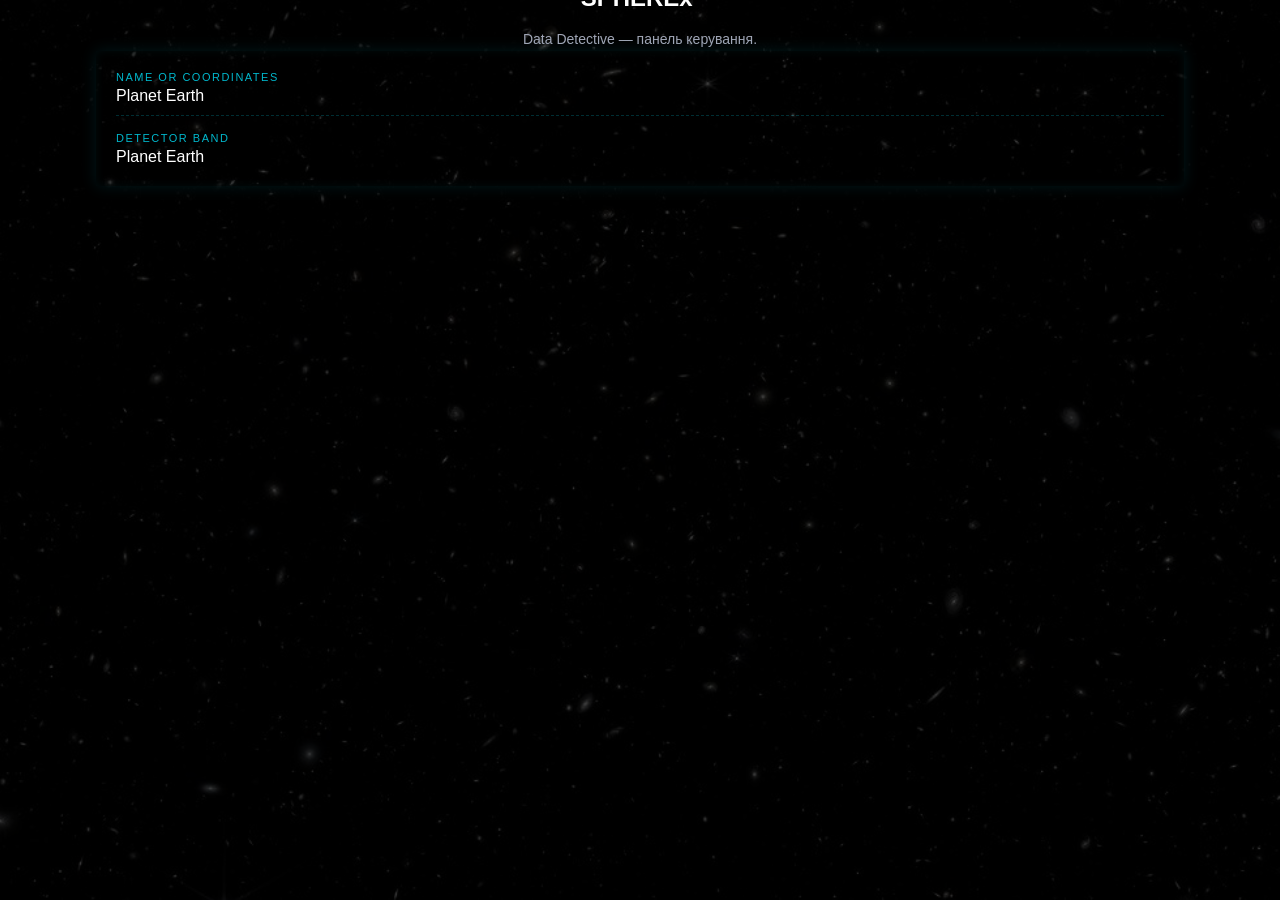
==== commit 584665bc: "yes/no" ====
--- a/Анастейша/SPHEREX/index.html
+++ b/Анастейша/SPHEREX/index.html
@@ -32,6 +32,14 @@
                 <div class="frame-data-row">
                         <span class="frame-label">Detector Band</span>
                         <span class="frame-value" id="val-band" contenteditable="true" spellcheck="false">Planet Earth</span>
+                </div>
+            </div>
+
+<div class="color-prompt-frame">
+                <div class="color-prompt-text">Show in colour?</div>
+                <div class="color-prompt-icons">
+                    <img src="yes.png" alt="Yes" class="prompt-icon">
+                    <img src="no.png" alt="No" class="prompt-icon">
                 </div>
             </div>
 
--- a/Анастейша/SPHEREX/style.css
+++ b/Анастейша/SPHEREX/style.css
@@ -468,3 +468,30 @@
     width: auto;
     object-fit: contain;
 }
+.color-prompt-frame {
+    width: 85%;
+    margin: 30px auto 0;
+    background: transparent;
+    padding: 20px;
+    border: 1px solid rgba(0, 229, 255, 0.3);
+    box-shadow: 0 0 15px rgba(0, 229, 255, 0.1), inset 0 0 10px rgba(0, 229, 255, 0.05);
+    display: flex;
+    flex-direction: column;
+    align-items: center;
+    gap: 15px;
+    box-sizing: border-box;
+    /* Добавляем плавность появления/исчезновения */
+    transition: opacity 0.5s ease; 
+}
+
+/* СКРЫВАЕМ рамку, когда сайдбар на весь экран (на стартовой странице) */
+.sidebar.expanded .color-prompt-frame {
+    opacity: 0;
+    pointer-events: none; /* Чтобы не нажималась, пока скрыта */
+}
+
+/* ПОКАЗЫВАЕМ рамку, когда сайдбар съехал влево (в рабочем режиме) */
+.sidebar.collapsed .color-prompt-frame {
+    opacity: 1;
+    pointer-events: auto;
+}
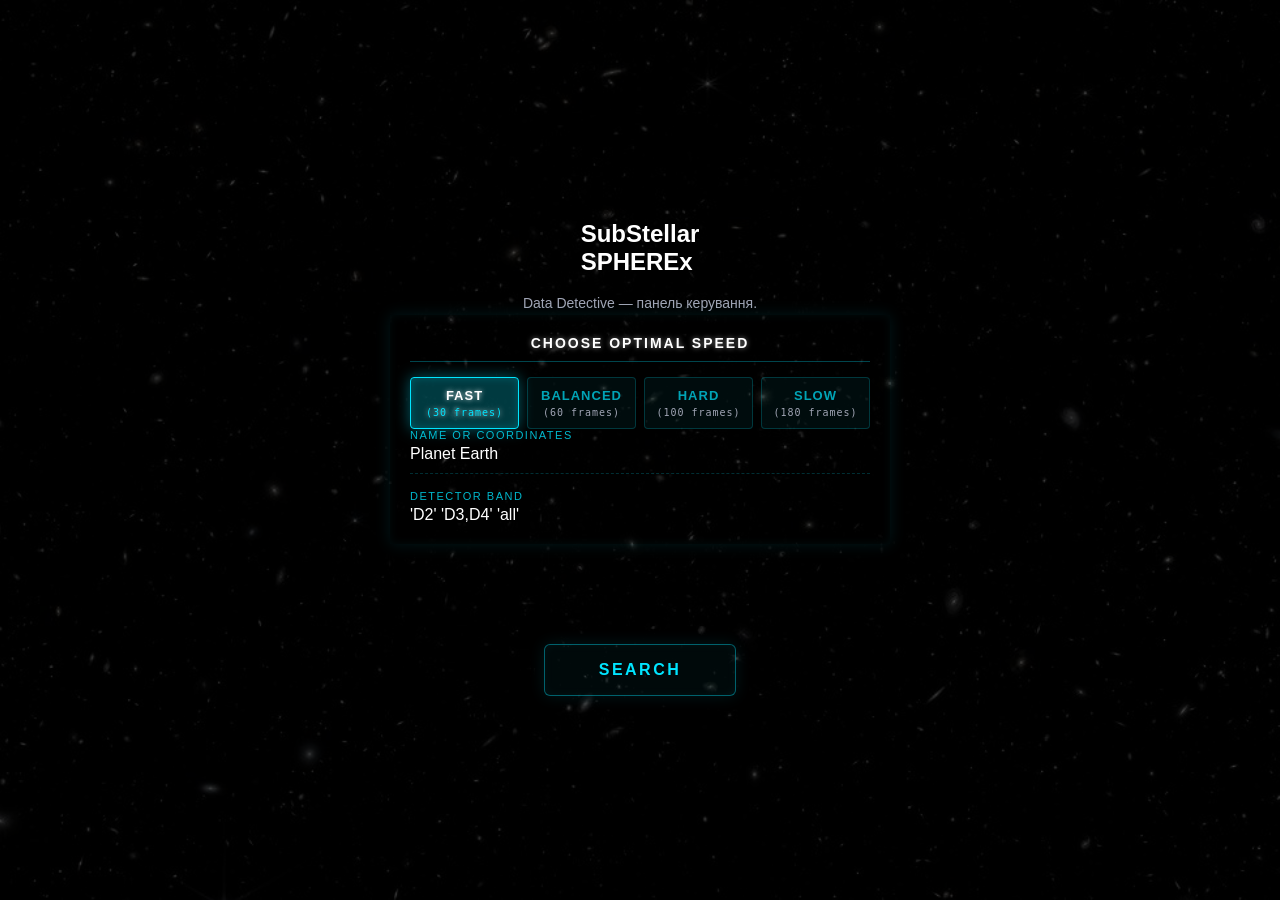
==== commit cf29f4a9: "update night ver" ====
--- a/Анастейша/SPHEREX/index.html
+++ b/Анастейша/SPHEREX/index.html
@@ -22,7 +22,22 @@
             
             <!-- Рамка з даними -->
             <div class="sidebar-info-frame" id="info-frame">
-
+                <div class="frame-title">Choose optimal speed</div>
+                <div class="speed-options">
+                    
+                        <button class="speed-btn active" data-speed="30">
+                            FAST<br><span>(30 frames)</span>
+                        </button>
+                        <button class="speed-btn" data-speed="60">
+                            BALANCED<br><span>(60 frames)</span>
+                        </button>
+                        <button class="speed-btn" data-speed="100">
+                            HARD<br><span>(100 frames)</span>
+                        </button>
+                        <button class="speed-btn" data-speed="180">
+                            SLOW<br><span>(180 frames)</span>
+                        </button>
+                </div>
                   <!-- Об'єднаний рядок для назви АБО координат -->
                 <div class="frame-data-row">
                     <span class="frame-label">NAME OR COORDINATES</span>
@@ -31,34 +46,38 @@
 
                 <div class="frame-data-row">
                         <span class="frame-label">Detector Band</span>
-                        <span class="frame-value" id="val-band" contenteditable="true" spellcheck="false">Planet Earth</span>
+                        <span class="frame-value" id="val-band" contenteditable="true" spellcheck="false">'D2' 'D3,D4' 'all'</span>
                 </div>
             </div>
 
-<div class="color-prompt-frame">
-                <div class="color-prompt-text">Show in colour?</div>
-                <div class="color-prompt-icons">
-                    <img src="yes.png" alt="Yes" class="prompt-icon">
-                    <img src="no.png" alt="No" class="prompt-icon">
-                </div>
-            </div>
+
 
             <div class="detection-container">
                 <div class="space-loader" id="space-loader">
                     <div class="orbit-tail"></div>
                     <div class="orbiting-star"></div>
                 </div>
-                <button class="detect-btn" id="detect-btn">ВИЯВИТИ АНОМАЛІЇ</button>
+                <button class="detect-btn" id="detect-btn">Search</button>
             </div>
+            <button class="back-action-btn" id="btn-go-back">
+                <img src="back.png" alt="Back">
+            </button>
         </div>
 
         <!-- ГОЛОВНА РОБОЧА ЗОНА -->
         <div class="main-viewport hidden" id="main-viewport">
+            <div class="color-prompt-frame">
+    <div class="color-prompt-text">Show in colour?</div>
+    
+    <div class="color-prompt-icons">
+        <button class="prompt-action-btn" id="btn-color-yes">
+            <img src="yes.png" alt="Yes" class="prompt-icon">
+        </button>
+       
+    </div>
+</div>
+        
             
-        
-            <button class="back-action-btn" id="btn-go-back">
-                <img src="back.png" alt="Back">
-            </button>
             <!-- Контейнер для фото з бекенду -->
             <div class="image-display-area">
                 <img src="placeholder.jpg" alt="Space Frame" class="backend-frame-img" id="current-frame-img">
--- a/Анастейша/SPHEREX/style.css
+++ b/Анастейша/SPHEREX/style.css
@@ -54,12 +54,13 @@
 
 /* Новий в'юпорт (робоча зона) */
 .main-viewport {
-    flex: 1; /* Займає весь вільний простір справа від сайдбару */
+    flex: 1;
     display: flex;
     flex-direction: column;
     align-items: center;
     justify-content: center;
-    transition: opacity 1s ease 0.5s; /* Плавна поява з затримкою */
+    transition: opacity 1s ease 0.5s;
+    position: relative; /* ЦЕ НАЙГОЛОВНІШИЙ РЯДОК ДЛЯ РАМКИ */
 }
 
 /* Стан: прихований */
@@ -70,6 +71,7 @@
     width: 0;
     padding: 0;
     overflow: hidden;
+    transition: opacity 0.1s ease;
 }
   
 
@@ -292,30 +294,19 @@
 /*рамка доробити*/
 
 /* Основна рамка сайдбару */
+/* Основна рамка сайдбару */
 .sidebar-info-frame {
-  /* Зменшуємо ширину та центруємо по горизонталі сайдбару */
-  width: 85%; 
-  margin: 0 auto; 
-  box-sizing: border-box; /* Гарантує, що padding не розширюватиме блок */
-  
-  /* Прозорий фон (для чорного змініть на background: #000000;) */
-  background: transparent; 
-  
-  
-  
-  /* Загострені кути */
-  border-radius: 0; 
-  
-  padding: 20px;
-  
-  /* Легке блакитне світіння зовні та всередині */
-  box-shadow: 
-    0 0 15px rgba(0, 229, 255, 0.1), 
-    inset 0 0 10px rgba(0, 229, 255, 0.05);
-  
-  font-family: 'Arial', sans-serif;
-}
-
+    width: 85%; 
+    max-width: 500px; 
+    margin: 0 auto; 
+    box-sizing: border-box; 
+    background: transparent; 
+    border-radius: 0; 
+    padding: 20px;
+    box-shadow: 0 0 15px rgba(0, 229, 255, 0.1), inset 0 0 10px rgba(0, 229, 255, 0.05);
+    font-family: 'Arial', sans-serif;
+    
+}
 /* Контейнер для кожного окремого поля */
 .frame-data-row {
   display: flex;
@@ -405,7 +396,7 @@
 /* Кнопка BACK у робочій зоні */
 .back-action-btn {
     position: absolute;
-    bottom: 30px;
+    bottom: 30px; /* БУЛО: bottom: 30px; */
     left: 30px;
     background: transparent;
     border: none;
@@ -414,20 +405,31 @@
     transition: transform 0.2s ease, filter 0.2s ease;
     z-index: 100;
 }
-
+/* Ховаємо кнопку BACK, коли сайдбар на весь екран (на стартовій сторінці) */
+.sidebar.expanded .back-action-btn {
+    opacity: 0;
+    pointer-events: none;
+}
+
+/* Показуємо кнопку BACK, коли сайдбар згорнутий (у робочій зоні) */
+.sidebar.collapsed .back-action-btn {
+    opacity: 1;
+    pointer-events: auto;
+}
 .back-action-btn img {
     height: 40px; /* Розмір кнопки (можна змінити) */
     width: auto;
     object-fit: contain;
 }
 
+/* Ефекти наведення (обов'язково залишаємо translateX, щоб вона не з'їжджала вбік) */
 .back-action-btn:hover {
-    transform: scale(1.1);
-    filter: drop-shadow(0 0 10px rgba(0, 229, 255, 0.8)); /* Блакитне світіння як у інших кнопок */
+    transform: translateX(-50%) scale(1.1);
+    filter: drop-shadow(0 0 10px rgba(0, 229, 255, 0.8));
 }
 
 .back-action-btn:active {
-    transform: scale(0.95);
+    transform: translateX(-50%) scale(0.95);
 }
 
 /* Кнопка "Вперед" на главной странице */
@@ -468,30 +470,181 @@
     width: auto;
     object-fit: contain;
 }
+
+/* ========================================= */
+/* 1. САМА РАМКА З ПИТАННЯМ (контейнер)      */
+/* ========================================= */
 .color-prompt-frame {
-    width: 85%;
-    margin: 30px auto 0;
-    background: transparent;
+    position: absolute;
+    right: 15%; /* Відступаємо 10% від правого краю екрана, щоб не прилипала */
+    top: 25%; /* Центруємо по вертикалі */
+    transform: translateY(-50%); /* Точне вирівнювання */
+    
+    width: 220px; /* Компактна ширина */
+    background: rgba(0, 0, 0, 0.5); /* Напівпрозорий темний фон, щоб не зливалося із зірками */
     padding: 20px;
     border: 1px solid rgba(0, 229, 255, 0.3);
     box-shadow: 0 0 15px rgba(0, 229, 255, 0.1), inset 0 0 10px rgba(0, 229, 255, 0.05);
+    
+    display: flex;
+    flex-direction: column; /* Текст буде НАД кнопками */
+    align-items: center;
+    gap: 20px;
+    box-sizing: border-box;
+    z-index: 50;
+}
+.color-prompt-icons {
+    display: flex;
+    flex-direction: row; /* Вибудовуємо кнопки горизонтально */
+    justify-content: center;
+    align-items: center;
+    gap: 30px; /* Відстань між галочкою і хрестиком */
+    width: 100%;
+}
+
+/* ========================================= */
+/* 2. ІНТЕРАКТИВНІ КНОПКИ (Так / Ні)         */
+/* ========================================= */
+.prompt-action-btn {
+    background: transparent;
+    border: none;
+    padding: 0;
+    cursor: url('cursor.png') 0 0, pointer !important;
+    transition: transform 0.2s ease, filter 0.2s ease;
+    display: flex;
+    justify-content: center;
+    align-items: center;
+    outline: none;
+}
+
+/* Ефект світіння та збільшення при наведенні */
+.prompt-action-btn:hover {
+    transform: scale(1.15);
+    filter: drop-shadow(0 0 12px rgba(0, 229, 255, 0.9));
+}
+
+/* Ефект втискання при кліку */
+.prompt-action-btn:active {
+    transform: scale(0.9);
+}
+
+/* ========================================= */
+/* 3. КАРТИНКИ ВСЕРЕДИНІ КНОПОК (Галочка/Хрестик) */
+/* ========================================= */
+.prompt-icon {
+    width: 50px !important; /* Жорстко фіксуємо розмір */
+    height: 50px !important; 
+    object-fit: contain;
+    filter: drop-shadow(0 0 5px rgba(255, 255, 255, 0.5)); 
+}
+
+/* ========================================= */
+/* 4. КНОПКА ВИЯВИТИ АНОМАЛІЇ                */
+/* ========================================= */
+.detect-btn {
+    background: rgba(0, 229, 255, 0.04); 
+    color: #00E5FF; 
+    font-family: -apple-system, BlinkMacSystemFont, "Segoe UI", Roboto, sans-serif;
+    font-weight: 600;
+    font-size: 16px;
+    letter-spacing: 2.5px;
+    border: 1px solid rgba(0, 229, 255, 0.4); 
+    border-radius: 6px; 
+    padding: 16px 54px; 
+    box-shadow: 0 0 15px rgba(0, 229, 255, 0.1), inset 0 0 10px rgba(0, 229, 255, 0.05);
+    cursor: url('cursor.png') 0 0, pointer !important;
+    transition: all 0.3s cubic-bezier(0.25, 1, 0.5, 1);
+    text-transform: uppercase;
+}
+
+.detect-btn:hover {
+    background: rgba(0, 229, 255, 0.1);
+    border-color: rgba(0, 229, 255, 0.8);
+    box-shadow: 0 0 20px rgba(0, 229, 255, 0.25), inset 0 0 12px rgba(0, 229, 255, 0.1);
+    color: #FFFFFF; 
+}
+
+.detect-btn:active {
+    background: rgba(0, 229, 255, 0.18);
+    transform: scale(0.98); 
+}
+
+/* ========================================= */
+/* БЛОК ВИБОРУ ШВИДКОСТІ                     */
+/* ========================================= */
+.speed-options {
+    display: flex;
+    justify-content: space-between;
+    gap: 8px; /* Відстань між кнопками */
+    width: 100%;
+}
+
+.speed-btn {
+    flex: 1; /* Кнопки займають рівне місце */
+    background: rgba(0, 229, 255, 0.05);
+    border: 1px solid rgba(0, 229, 255, 0.2);
+    color: rgba(0, 229, 255, 0.7);
+    border-radius: 4px;
+    padding: 10px 5px;
+    font-family: -apple-system, BlinkMacSystemFont, "Segoe UI", Roboto, sans-serif;
+    font-size: 13px;
+    font-weight: 600;
+    text-align: center;
+    letter-spacing: 1px;
+    cursor: url('cursor.png') 0 0, pointer !important;
+    transition: all 0.3s ease;
     display: flex;
     flex-direction: column;
     align-items: center;
-    gap: 15px;
-    box-sizing: border-box;
-    /* Добавляем плавность появления/исчезновения */
-    transition: opacity 0.5s ease; 
-}
-
-/* СКРЫВАЕМ рамку, когда сайдбар на весь экран (на стартовой странице) */
-.sidebar.expanded .color-prompt-frame {
-    opacity: 0;
-    pointer-events: none; /* Чтобы не нажималась, пока скрыта */
-}
-
-/* ПОКАЗЫВАЕМ рамку, когда сайдбар съехал влево (в рабочем режиме) */
-.sidebar.collapsed .color-prompt-frame {
-    opacity: 1;
-    pointer-events: auto;
+    gap: 4px;
+}
+
+/* Дрібний текст (кадри) під основною назвою */
+.speed-btn span {
+    font-size: 10px;
+    color: #A0A5B5;
+    font-weight: 400;
+    font-family: monospace;
+}
+
+/* Наведення мишкою */
+.speed-btn:hover {
+    background: rgba(0, 229, 255, 0.15);
+    border-color: rgba(0, 229, 255, 0.6);
+    color: #ffffff;
+    box-shadow: 0 0 10px rgba(0, 229, 255, 0.2);
+}
+
+.speed-btn:hover span {
+    color: rgba(0, 229, 255, 0.8);
+}
+
+/* Активна (обрана) кнопка */
+.speed-btn.active {
+    background: rgba(0, 229, 255, 0.25);
+    border-color: #00E5FF;
+    color: #ffffff;
+    box-shadow: 0 0 15px rgba(0, 229, 255, 0.4), inset 0 0 8px rgba(0, 229, 255, 0.2);
+    text-shadow: 0 0 5px rgba(255, 255, 255, 0.8);
+}
+
+.speed-btn.active span {
+    color: #00E5FF;
+}
+
+/* ========================================= */
+/* ЗАГОЛОВОК ДЛЯ БЛОКІВ У САЙДБАРІ           */
+/* ========================================= */
+.frame-title {
+    color: #ffffff;
+    font-size: 14px;
+    font-weight: 700;
+    text-align: center;
+    text-transform: uppercase;
+    letter-spacing: 2px;
+    margin-bottom: 15px;
+    padding-bottom: 10px;
+    border-bottom: 1px solid rgba(0, 229, 255, 0.3); /* Лінія під заголовком */
+    text-shadow: 0 0 5px rgba(255, 255, 255, 0.5); /* Легке світіння тексту */
+    width: 100%;
 }
